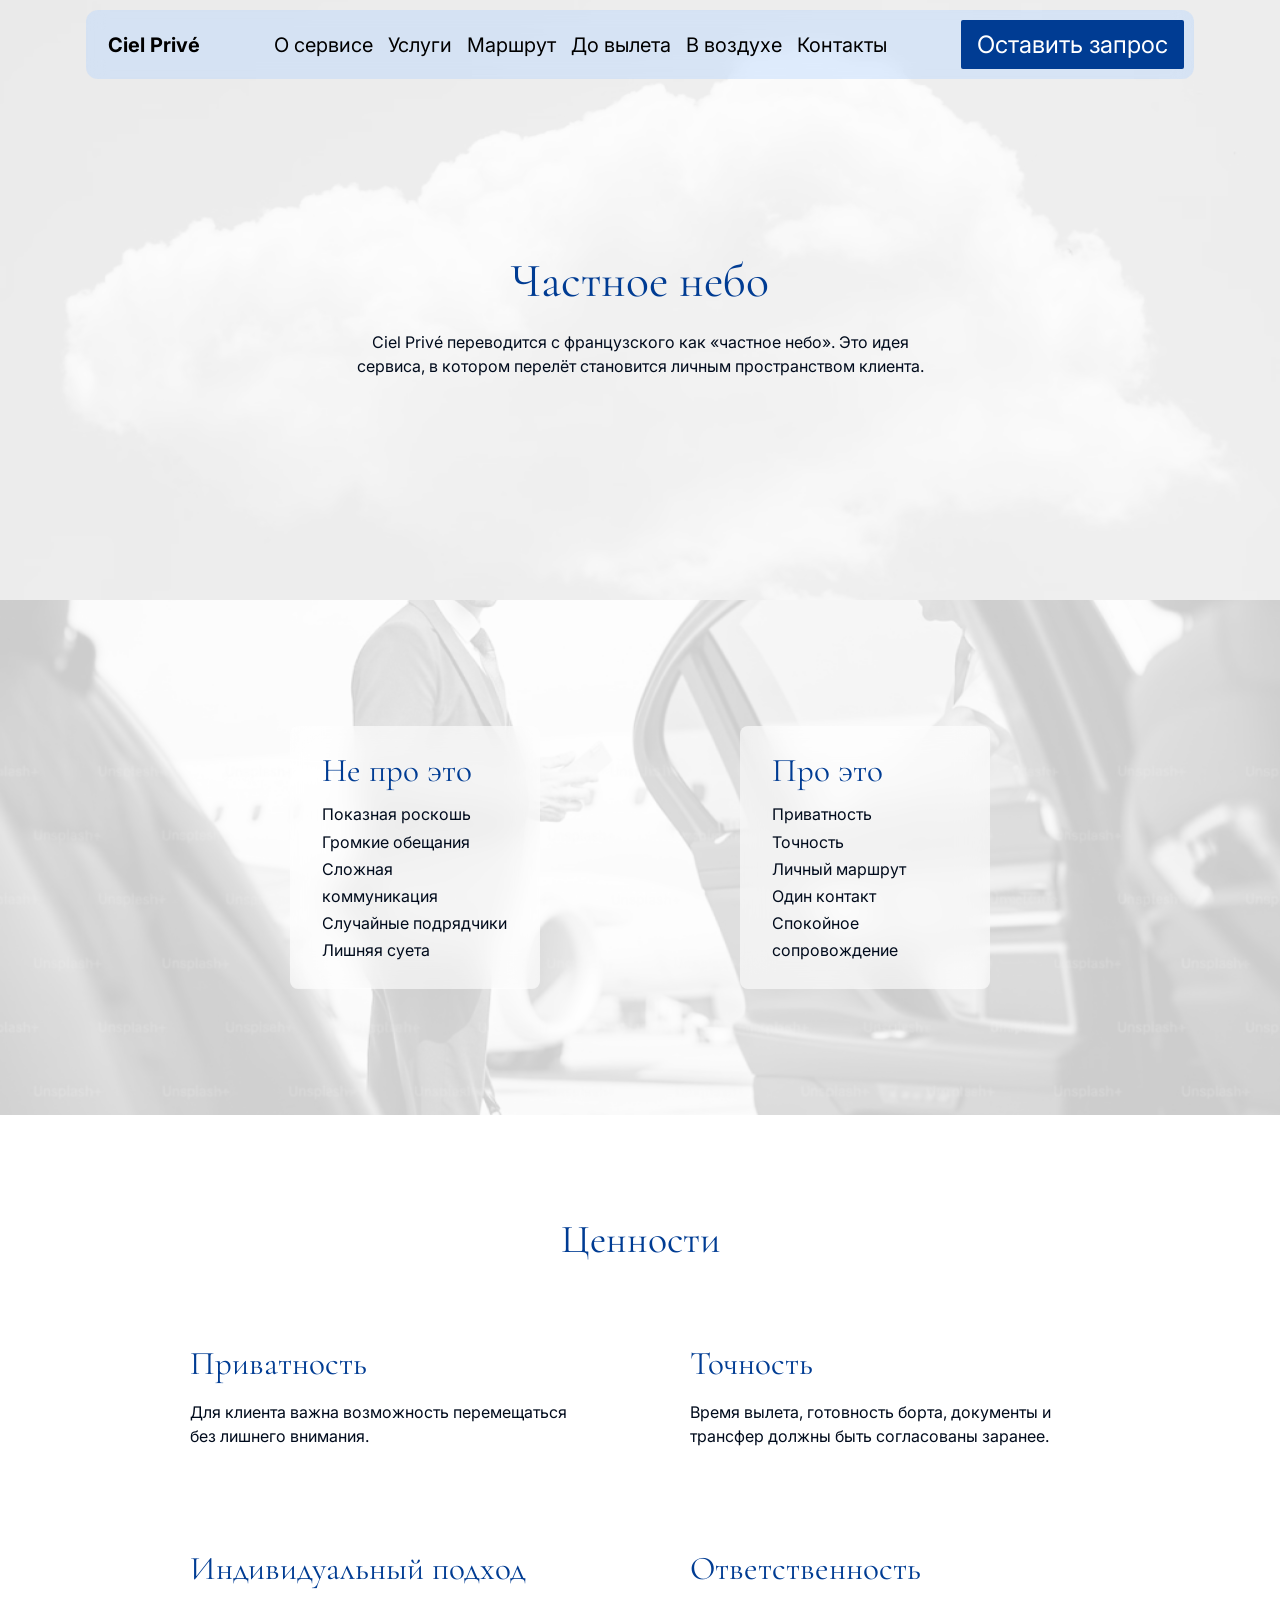
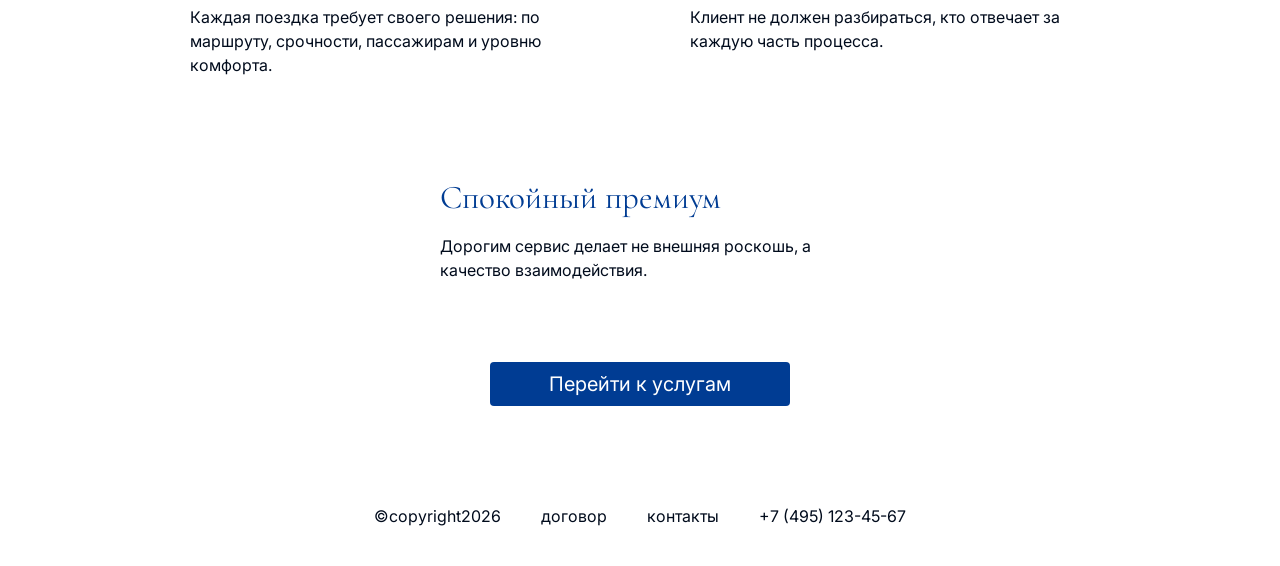
==== about.html @ d9021e35 "Update about.html" ====
<!DOCTYPE html>
<html lang="ru">
<head>
  <meta charset="UTF-8">
  <meta name="viewport" content="width=device-width, initial-scale=1.0">
  <title>Ciel Privé — О сервисе</title>
  <style>
    @import url('https://fonts.googleapis.com/css2?family=Cormorant+Garamond:wght@400&family=Inter:wght@400;700&display=swap');
    *, *::before, *::after { box-sizing: border-box; margin: 0; padding: 0; }
    body { font-family: 'Inter', sans-serif; font-size: 16px; background: #fff; color: #000b1c; }
    a { text-decoration: none; color: inherit; }
    .page { display: flex; flex-direction: column; width: 100%; min-height: 100vh; position: relative; }

    /* HEADER */
    .header { position: absolute; top: 10px; left: 50%; transform: translateX(-50%); width: 1108px; display: flex; align-items: center; justify-content: space-between; padding: 10px 10px 10px 22px; background: rgba(181,212,255,0.4); backdrop-filter: blur(10px); -webkit-backdrop-filter: blur(10px); border-radius: 12px; z-index: 100; }
    .header__logo { font-weight: 700; font-size: 20px; color: #000; white-space: nowrap; }
    .header__nav { display: flex; align-items: center; gap: 15px; font-size: 20px; color: #000; }
    .header__nav a:hover { color: #003c93; }
    .header__btn { display: inline-flex; align-items: center; justify-content: center; padding: 10px 16px; background: #003c93; border-radius: 2px; font-size: 24px; color: #fff; white-space: nowrap; }
    .header__burger { display: none; flex-direction: column; justify-content: space-between; width: 32px; height: 18px; cursor: pointer; background: none; border: none; padding: 0; }
    .header__burger span { display: block; width: 100%; height: 1px; background: #000; }

    /* HERO */
    .hero { position: relative; width: 100%; height: 600px; overflow: hidden; }
    .hero__bg { position: absolute; inset: 0; background-size: cover; background-position: center; }
    .hero__overlay { position: absolute; inset: 0; background: rgba(255,255,255,0.8); }
    .hero__content { position: relative; z-index: 1; display: flex; flex-direction: column; align-items: center; justify-content: center; height: 100%; text-align: center; padding: 70px 20px 40px; gap: 20px; }
    .hero__title { font-family: 'Cormorant Garamond', serif; font-weight: 400; font-size: 47.78px; color: #003c93; max-width: 500px; line-height: normal; }
    .hero__subtitle { font-size: 16px; color: #000b1c; max-width: 600px; line-height: 1.5; }

    /* BENEFITS 1 */
    .benefits-1 { position: relative; width: 100%; overflow: hidden; min-height: 515px; }
    .benefits-1__bg { position: absolute; inset: 0; background-size: cover; background-position: center; }
    .benefits-1__overlay { position: absolute; inset: 0; background: rgba(255,255,255,0.8); }
    .benefits-1__inner { position: relative; z-index: 1; display: flex; align-items: center; justify-content: center; gap: 200px; padding: 40px 20px; min-height: 515px; }
    .benefit-card { backdrop-filter: blur(15px); -webkit-backdrop-filter: blur(15px); background: rgba(255,255,255,0.6); border-radius: 8px; padding: 24px 32px; width: 250px; min-height: 231px; display: flex; flex-direction: column; gap: 10px; }
    .benefit-card__title { font-family: 'Cormorant Garamond', serif; font-weight: 400; font-size: 33.18px; color: #003c93; line-height: normal; }
    .benefit-card__list { font-size: 16px; color: #000b1c; line-height: 1.7; }

    /* VALUES */
    .values { background: #fff; width: 100%; }
    .values__inner { display: flex; flex-direction: column; align-items: center; justify-content: center; gap: 80px; padding: 100px 20px 60px; }
    .values__title { font-family: 'Cormorant Garamond', serif; font-weight: 400; font-size: 39.81px; color: #003c93; text-align: center; line-height: normal; }
    .values-grid { display: flex; flex-wrap: wrap; gap: 100px; align-items: flex-start; justify-content: center; max-width: 1000px; width: 100%; }
    .value-card { display: flex; flex-direction: column; gap: 16px; width: 400px; }
    .value-card__title { font-family: 'Cormorant Garamond', serif; font-weight: 400; font-size: 33.18px; color: #003c93; line-height: normal; }
    .value-card__text { font-size: 16px; color: #000b1c; line-height: 1.5; }
    .cta-btn { display: inline-flex; align-items: center; justify-content: center; padding: 10px 20px; background: #003c93; border-radius: 4px; font-size: 20px; color: #fff; white-space: nowrap; max-width: 300px; width: 100%; text-align: center; }

    /* FOOTER */
    .footer { background: #fff; width: 100%; display: flex; flex-wrap: wrap; align-items: center; justify-content: center; gap: 40px; padding: 40px 20px; font-size: 16px; color: #000b1c; text-align: center; }

    @media (max-width: 1023px) {
      .header { width: auto; left: 10px; right: 10px; transform: none; height: 44px; padding: 10px; border-radius: 10px; }
      .header__nav, .header__btn { display: none; }
      .header__burger { display: flex; }
      .hero__content { align-items: flex-start; text-align: left; justify-content: flex-end; padding: 150px 20px 40px; }
      .hero__title { font-size: 36px; max-width: 100%; }
      .hero__subtitle { max-width: 100%; }
      .benefits-1__inner { flex-direction: column; gap: 40px; align-items: stretch; min-height: auto; padding: 40px 20px; }
      .benefit-card { width: 100%; min-height: auto; padding: 10px; }
      .values__inner { gap: 40px; padding: 40px 20px; }
      .values-grid { flex-direction: column; gap: 30px; }
      .value-card { width: 100%; }
      .cta-btn { max-width: 100%; }
      .footer { gap: 10px; }
    }
  </style>
</head>
<body>
<div class="page">
  <header class="header">
    <span class="header__logo">Ciel Privé</span>
    <nav class="header__nav">
      <a href="about.html">О сервисе</a>
      <a href="services.html">Услуги</a>
      <a href="route.html">Маршрут</a>
      <a href="before-flight.html">До вылета</a>
      <a href="#">В воздухе</a>
      <a href="#">Контакты</a>
    </nav>
    <a href="#" class="header__btn">Оставить запрос</a>
    <button class="header__burger" aria-label="Меню"><span></span><span></span><span></span></button>
  </header>

  <section class="hero">
    <div class="hero__bg" style="background-image:url('src/imports/AboutMobile-1/fed77ffc6786739e3971a39614aefe46b6fae80f.png')"></div>
    <div class="hero__overlay"></div>
    <div class="hero__content">
      <h1 class="hero__title">Частное небо</h1>
      <p class="hero__subtitle">Ciel Privé переводится с французского как «частное небо». Это идея сервиса, в котором перелёт становится личным пространством клиента.</p>
    </div>
  </section>

  <section class="benefits-1">
    <div class="benefits-1__bg" style="background-image:url('src/imports/AboutMobile-1/0e5798615859830318ee230a04dd4e528bd7990c.png')"></div>
    <div class="benefits-1__overlay"></div>
    <div class="benefits-1__inner">
      <div class="benefit-card">
        <p class="benefit-card__title">Не про это</p>
        <div class="benefit-card__list">
          <p>Показная роскошь</p>
          <p>Громкие обещания</p>
          <p>Сложная коммуникация</p>
          <p>Случайные подрядчики</p>
          <p>Лишняя суета</p>
        </div>
      </div>
      <div class="benefit-card">
        <p class="benefit-card__title">Про это</p>
        <div class="benefit-card__list">
          <p>Приватность</p>
          <p>Точность</p>
          <p>Личный маршрут</p>
          <p>Один контакт</p>
          <p>Спокойное сопровождение</p>
        </div>
      </div>
    </div>
  </section>

  <section class="values">
    <div class="values__inner">
      <h2 class="values__title">Ценности</h2>
      <div class="values-grid">
        <div class="value-card">
          <p class="value-card__title">Приватность</p>
          <p class="value-card__text">Для клиента важна возможность перемещаться без лишнего внимания.</p>
        </div>
        <div class="value-card">
          <p class="value-card__title">Точность</p>
          <p class="value-card__text">Время вылета, готовность борта, документы и трансфер должны быть согласованы заранее.</p>
        </div>
        <div class="value-card">
          <p class="value-card__title">Индивидуальный подход</p>
          <p class="value-card__text">Каждая поездка требует своего решения: по маршруту, срочности, пассажирам и уровню комфорта.</p>
        </div>
        <div class="value-card">
          <p class="value-card__title">Ответственность</p>
          <p class="value-card__text">Клиент не должен разбираться, кто отвечает за каждую часть процесса.</p>
        </div>
        <div class="value-card">
          <p class="value-card__title">Спокойный премиум</p>
          <p class="value-card__text">Дорогим сервис делает не внешняя роскошь, а качество взаимодействия.</p>
        </div>
      </div>
      <a href="services.html" class="cta-btn">Перейти к услугам</a>
    </div>
  </section>

  <footer class="footer">
    <span>©copyright2026</span>
    <a href="#">договор</a>
    <a href="#">контакты</a>
    <span>+7 (495) 123-45-67</span>
  </footer>
</div>
</body>
</html>
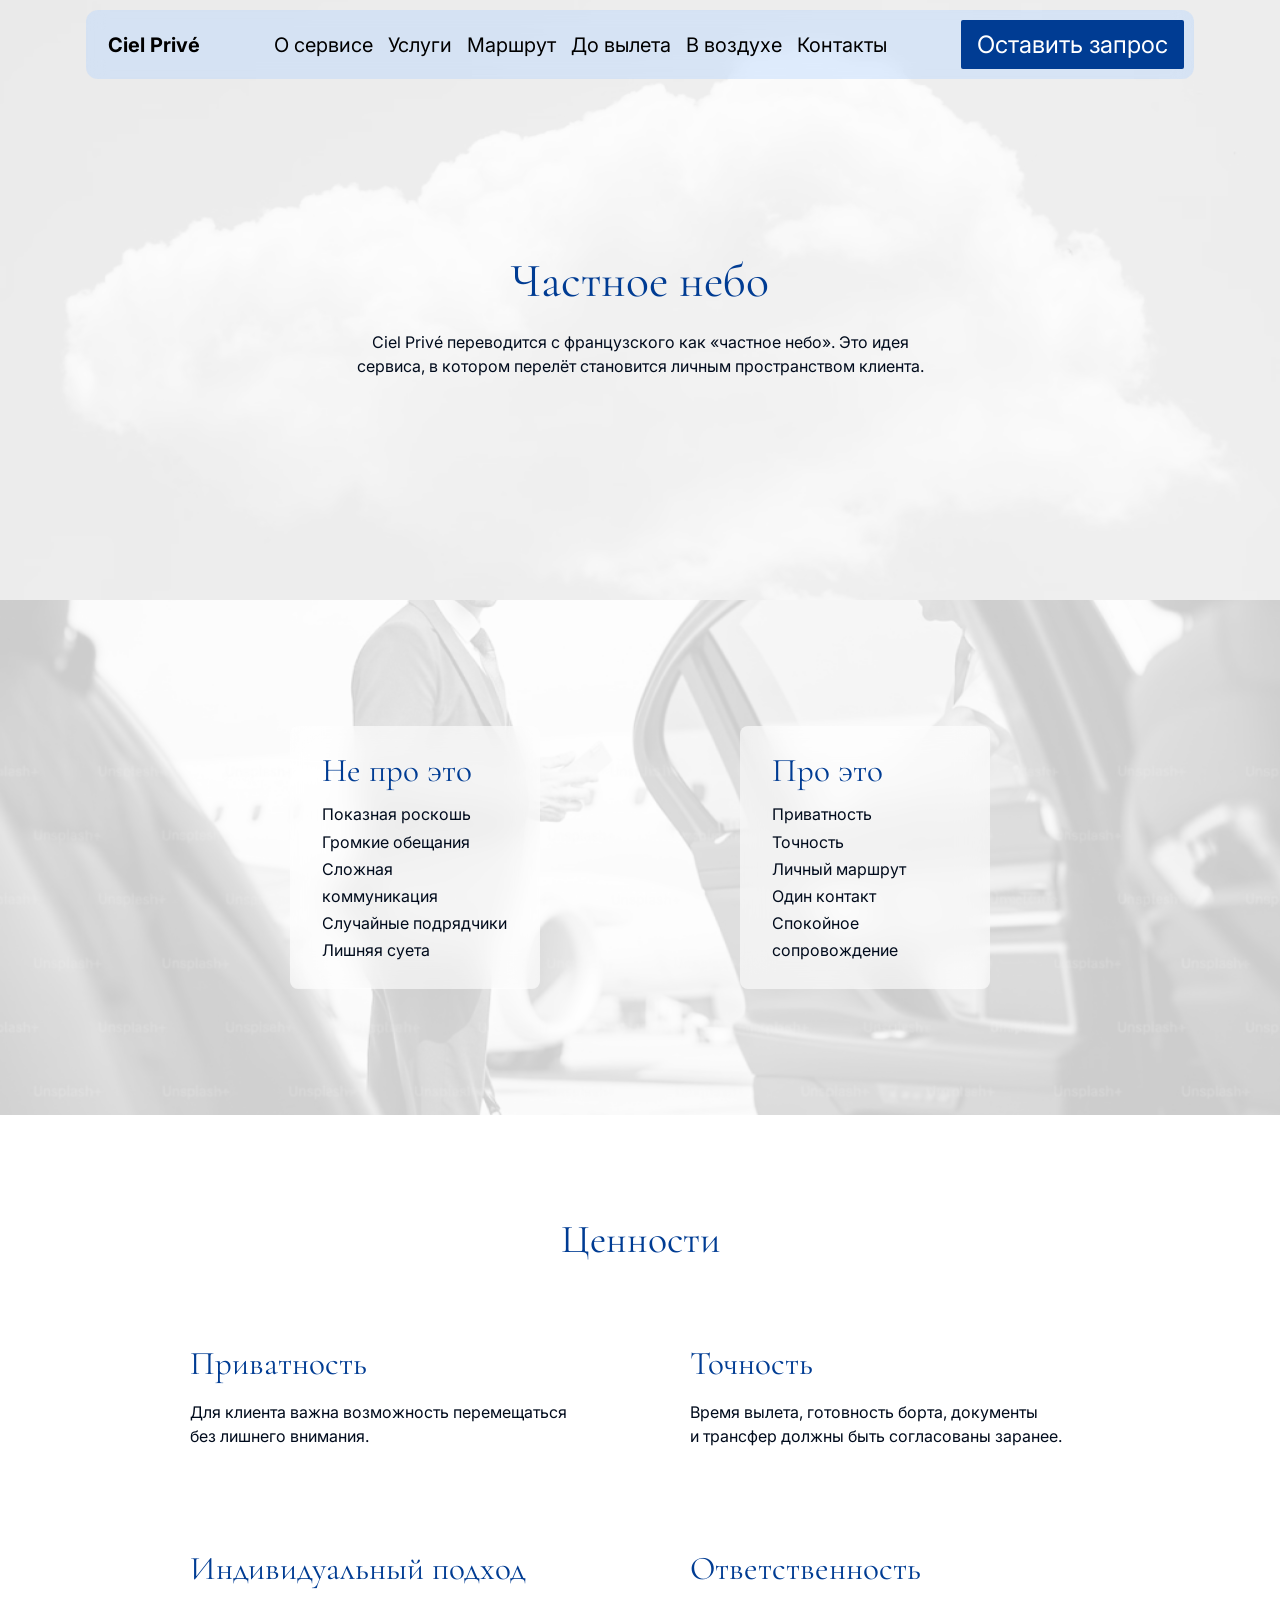
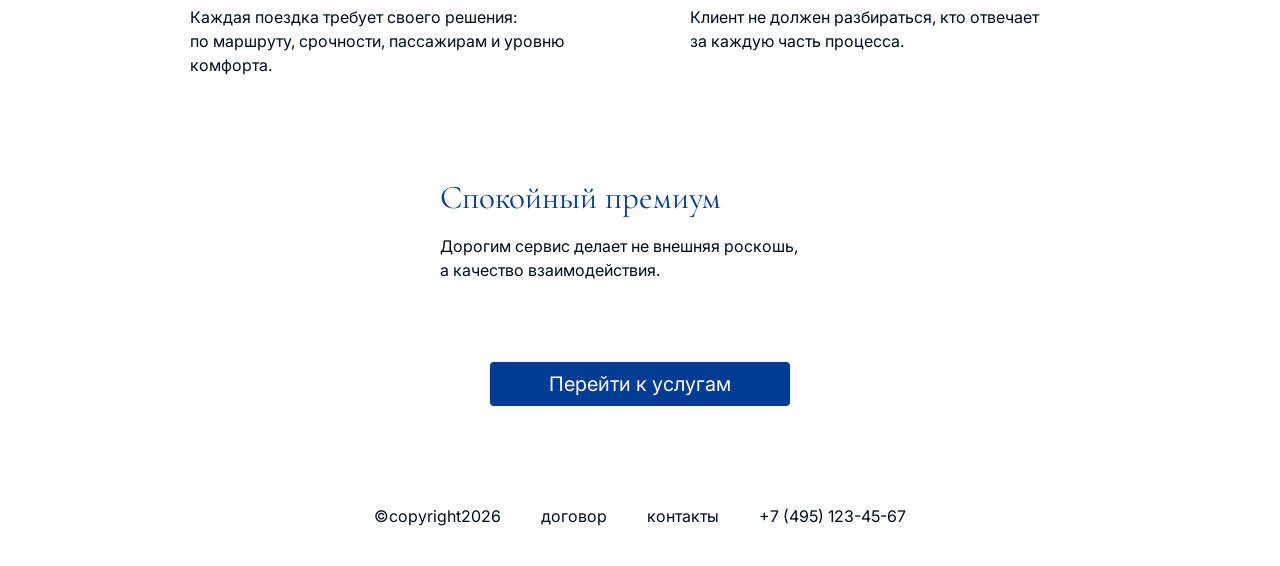
==== commit ed54ed6b: "Update about.html" ====
--- a/about.html
+++ b/about.html
@@ -12,7 +12,7 @@
     .page { display: flex; flex-direction: column; width: 100%; min-height: 100vh; position: relative; }
 
     /* HEADER */
-    .header { position: absolute; top: 10px; left: 50%; transform: translateX(-50%); width: 1108px; display: flex; align-items: center; justify-content: space-between; padding: 10px 10px 10px 22px; background: rgba(181,212,255,0.4); backdrop-filter: blur(10px); -webkit-backdrop-filter: blur(10px); border-radius: 12px; z-index: 100; }
+    .header { position: fixed; top: 10px; left: 50%; transform: translateX(-50%); width: 1108px; display: flex; align-items: center; justify-content: space-between; padding: 10px 10px 10px 22px; background: rgba(181,212,255,0.4); backdrop-filter: blur(10px); -webkit-backdrop-filter: blur(10px); border-radius: 12px; z-index: 100; }
     .header__logo { font-weight: 700; font-size: 20px; color: #000; white-space: nowrap; }
     .header__nav { display: flex; align-items: center; gap: 15px; font-size: 20px; color: #000; }
     .header__nav a:hover { color: #003c93; }
@@ -70,25 +70,27 @@
 <body>
 <div class="page">
   <header class="header">
-    <span class="header__logo">Ciel Privé</span>
+    <a href="index.html">
+      <span class="header__logo">Ciel Privé</span>
+    </a>
     <nav class="header__nav">
       <a href="about.html">О сервисе</a>
       <a href="services.html">Услуги</a>
       <a href="route.html">Маршрут</a>
       <a href="before-flight.html">До вылета</a>
-      <a href="#">В воздухе</a>
-      <a href="#">Контакты</a>
+      <a href="in-air.html">В воздухе</a>
+      <a href="contacts.html">Контакты</a>
     </nav>
-    <a href="#" class="header__btn">Оставить запрос</a>
+    <a href="contacts.html" class="header__btn">Оставить запрос</a>
     <button class="header__burger" aria-label="Меню"><span></span><span></span><span></span></button>
   </header>
-
+  
   <section class="hero">
     <div class="hero__bg" style="background-image:url('src/imports/AboutMobile-1/fed77ffc6786739e3971a39614aefe46b6fae80f.png')"></div>
     <div class="hero__overlay"></div>
     <div class="hero__content">
       <h1 class="hero__title">Частное небо</h1>
-      <p class="hero__subtitle">Ciel Privé переводится с французского как «частное небо». Это идея сервиса, в котором перелёт становится личным пространством клиента.</p>
+      <p class="hero__subtitle">Ciel Privé переводится с&nbsp;французского как «частное небо». Это идея сервиса, в&nbsp;котором перелёт становится личным пространством клиента.</p>
     </div>
   </section>
 
@@ -129,29 +131,29 @@
         </div>
         <div class="value-card">
           <p class="value-card__title">Точность</p>
-          <p class="value-card__text">Время вылета, готовность борта, документы и трансфер должны быть согласованы заранее.</p>
+          <p class="value-card__text">Время вылета, готовность борта, документы и&nbsp;трансфер должны быть согласованы заранее.</p>
         </div>
         <div class="value-card">
           <p class="value-card__title">Индивидуальный подход</p>
-          <p class="value-card__text">Каждая поездка требует своего решения: по маршруту, срочности, пассажирам и уровню комфорта.</p>
+          <p class="value-card__text">Каждая поездка требует своего решения: по&nbsp;маршруту, срочности, пассажирам и&nbsp;уровню комфорта.</p>
         </div>
         <div class="value-card">
           <p class="value-card__title">Ответственность</p>
-          <p class="value-card__text">Клиент не должен разбираться, кто отвечает за каждую часть процесса.</p>
+          <p class="value-card__text">Клиент не&nbsp;должен разбираться, кто отвечает за&nbsp;каждую часть процесса.</p>
         </div>
         <div class="value-card">
           <p class="value-card__title">Спокойный премиум</p>
-          <p class="value-card__text">Дорогим сервис делает не внешняя роскошь, а качество взаимодействия.</p>
+          <p class="value-card__text">Дорогим сервис делает не&nbsp;внешняя роскошь, а&nbsp;качество взаимодействия.</p>
         </div>
       </div>
-      <a href="services.html" class="cta-btn">Перейти к услугам</a>
+      <a href="services.html" class="cta-btn">Перейти к&nbsp;услугам</a>
     </div>
   </section>
 
   <footer class="footer">
     <span>©copyright2026</span>
-    <a href="#">договор</a>
-    <a href="#">контакты</a>
+    <a href="index.html">договор</a>
+    <a href="contacts.html">контакты</a>
     <span>+7 (495) 123-45-67</span>
   </footer>
 </div>
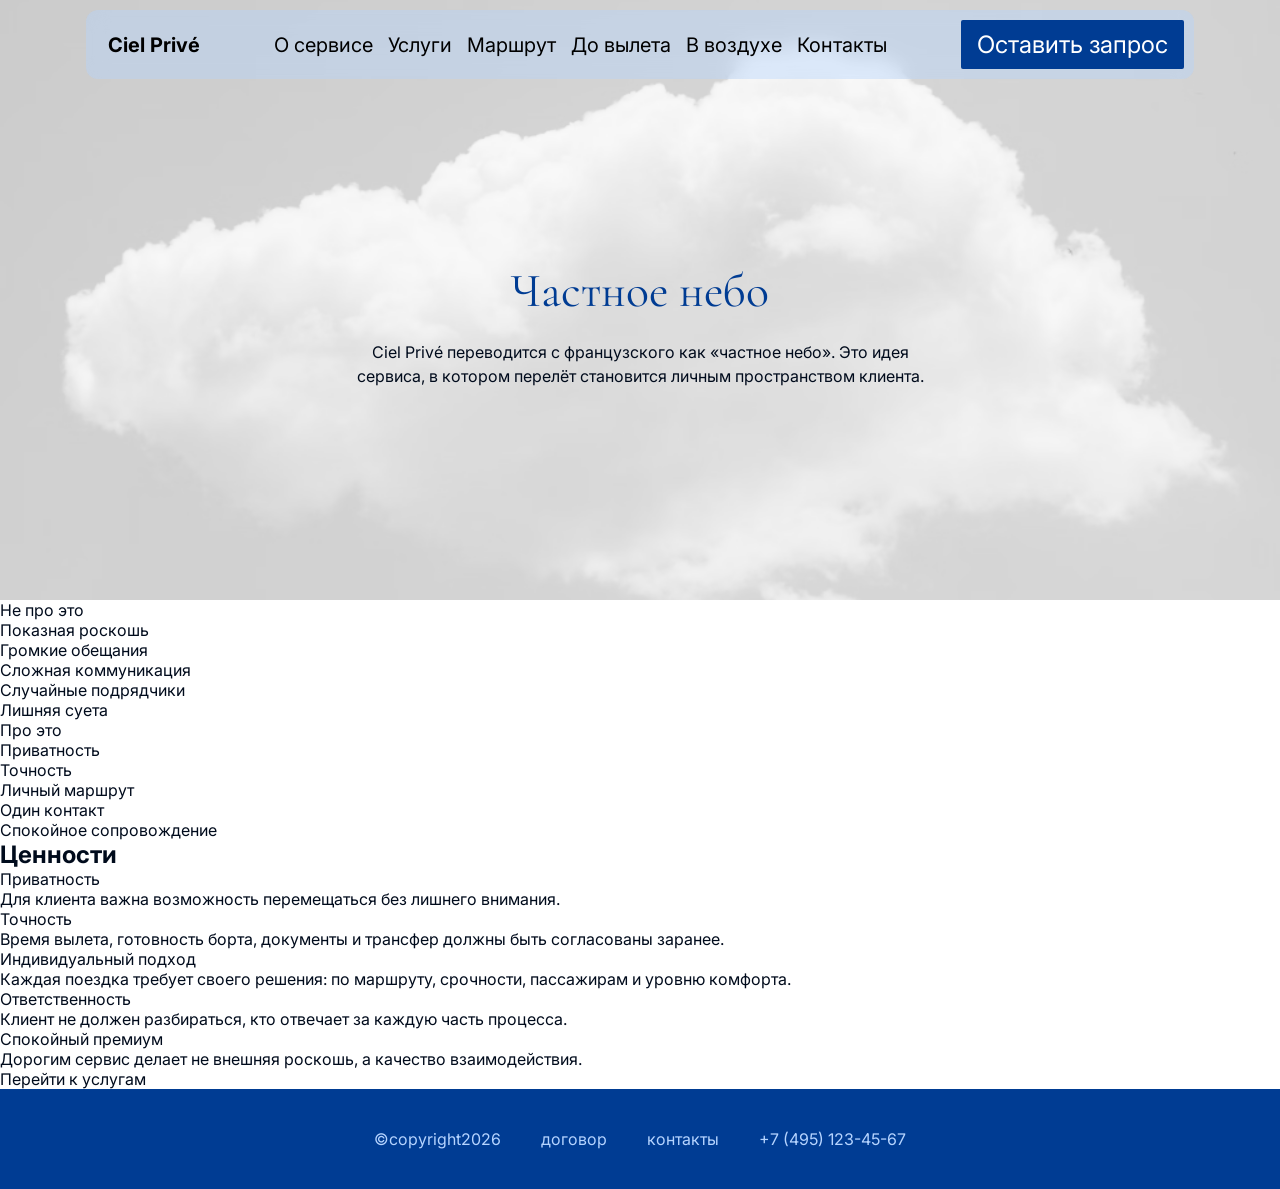
==== commit da7760da: "Update about.html" ====
--- a/about.html
+++ b/about.html
@@ -12,7 +12,7 @@
     .page { display: flex; flex-direction: column; width: 100%; min-height: 100vh; position: relative; }
 
     /* HEADER */
-    .header { position: fixed; top: 10px; left: 50%; transform: translateX(-50%); width: 1108px; display: flex; align-items: center; justify-content: space-between; padding: 10px 10px 10px 22px; background: rgba(181,212,255,0.4); backdrop-filter: blur(10px); -webkit-backdrop-filter: blur(10px); border-radius: 12px; z-index: 100; }
+    .header { position: absolute; top: 10px; left: 50%; transform: translateX(-50%); width: 1108px; display: flex; align-items: center; justify-content: space-between; padding: 10px 10px 10px 22px; background: rgba(181,212,255,0.4); backdrop-filter: blur(10px); -webkit-backdrop-filter: blur(10px); border-radius: 12px; z-index: 100; }
     .header__logo { font-weight: 700; font-size: 20px; color: #000; white-space: nowrap; }
     .header__nav { display: flex; align-items: center; gap: 15px; font-size: 20px; color: #000; }
     .header__nav a:hover { color: #003c93; }
@@ -23,33 +23,54 @@
     /* HERO */
     .hero { position: relative; width: 100%; height: 600px; overflow: hidden; }
     .hero__bg { position: absolute; inset: 0; background-size: cover; background-position: center; }
-    .hero__overlay { position: absolute; inset: 0; background: rgba(255,255,255,0.8); }
-    .hero__content { position: relative; z-index: 1; display: flex; flex-direction: column; align-items: center; justify-content: center; height: 100%; text-align: center; padding: 70px 20px 40px; gap: 20px; }
-    .hero__title { font-family: 'Cormorant Garamond', serif; font-weight: 400; font-size: 47.78px; color: #003c93; max-width: 500px; line-height: normal; }
+    .hero__overlay { position: absolute; inset: 0; background: rgba(255,255,255,0.5); }
+    .hero__content { position: relative; z-index: 1; display: flex; flex-direction: column; align-items: center; justify-content: center; height: 100%; text-align: center; padding: 90px 20px 40px; gap: 20px; }
+    .hero__title { font-family: 'Cormorant Garamond', serif; font-weight: 400; font-size: 47.78px; color: #003c93; max-width: 900px; line-height: normal; }
     .hero__subtitle { font-size: 16px; color: #000b1c; max-width: 600px; line-height: 1.5; }
-
-    /* BENEFITS 1 */
-    .benefits-1 { position: relative; width: 100%; overflow: hidden; min-height: 515px; }
-    .benefits-1__bg { position: absolute; inset: 0; background-size: cover; background-position: center; }
-    .benefits-1__overlay { position: absolute; inset: 0; background: rgba(255,255,255,0.8); }
-    .benefits-1__inner { position: relative; z-index: 1; display: flex; align-items: center; justify-content: center; gap: 200px; padding: 40px 20px; min-height: 515px; }
-    .benefit-card { backdrop-filter: blur(15px); -webkit-backdrop-filter: blur(15px); background: rgba(255,255,255,0.6); border-radius: 8px; padding: 24px 32px; width: 250px; min-height: 231px; display: flex; flex-direction: column; gap: 10px; }
-    .benefit-card__title { font-family: 'Cormorant Garamond', serif; font-weight: 400; font-size: 33.18px; color: #003c93; line-height: normal; }
-    .benefit-card__list { font-size: 16px; color: #000b1c; line-height: 1.7; }
-
-    /* VALUES */
-    .values { background: #fff; width: 100%; }
-    .values__inner { display: flex; flex-direction: column; align-items: center; justify-content: center; gap: 80px; padding: 100px 20px 60px; }
-    .values__title { font-family: 'Cormorant Garamond', serif; font-weight: 400; font-size: 39.81px; color: #003c93; text-align: center; line-height: normal; }
-    .values-grid { display: flex; flex-wrap: wrap; gap: 100px; align-items: flex-start; justify-content: center; max-width: 1000px; width: 100%; }
-    .value-card { display: flex; flex-direction: column; gap: 16px; width: 400px; }
-    .value-card__title { font-family: 'Cormorant Garamond', serif; font-weight: 400; font-size: 33.18px; color: #003c93; line-height: normal; }
-    .value-card__text { font-size: 16px; color: #000b1c; line-height: 1.5; }
-    .cta-btn { display: inline-flex; align-items: center; justify-content: center; padding: 10px 20px; background: #003c93; border-radius: 4px; font-size: 20px; color: #fff; white-space: nowrap; max-width: 300px; width: 100%; text-align: center; }
+    .hero__buttons { display: flex; flex-wrap: wrap; gap: 20px; align-items: center; justify-content: center; width: 100%; }
+    .btn-primary { display: inline-flex; align-items: center; justify-content: center; padding: 10px 20px; background: #003c93; border-radius: 4px; font-size: 20px; color: #fff; white-space: nowrap; }
+    .btn-secondary { display: inline-flex; align-items: center; justify-content: center; padding: 10px 20px; background: rgba(255,255,255,0.5); backdrop-filter: blur(2px); border-radius: 4px; border: 1px solid #003c93; font-size: 20px; color: #003c93; white-space: nowrap; }
+
+    /* CUSTOM FLIGHT */
+    .custom-flight { position: relative; width: 100%; min-height: 627px; overflow: hidden; }
+    .custom-flight__bg { position: absolute; inset: 0; background-size: cover; background-position: center; }
+    .custom-flight__overlay { position: absolute; inset: 0; background: rgba(0,0,0,0.6); }
+    .custom-flight__inner { position: relative; z-index: 1; display: flex; flex-direction: column; align-items: center; justify-content: center; min-height: 627px; text-align: center; padding: 40px 20px; gap: 20px; }
+    .custom-flight__title { font-family: 'Cormorant Garamond', serif; font-weight: 400; font-size: 33.18px; color: #b5d4ff; max-width: 800px; line-height: normal; }
+    .custom-flight__text { font-size: 16px; color: #fff; max-width: 600px; line-height: 1.5; }
+
+    /* FEATURES */
+    .features { position: relative; width: 100%; overflow: hidden; }
+    .features__bg { position: absolute; inset: 0; background-size: cover; background-position: center; }
+    .features__overlay { position: absolute; inset: 0; background: rgba(255,255,255,0.2); }
+    .features__inner { position: relative; z-index: 1; display: grid; grid-template-columns: 350px 350px; gap: 50px; justify-content: center; padding: 100px; }
+    .feature-card { backdrop-filter: blur(15px); -webkit-backdrop-filter: blur(15px); background: rgba(255,255,255,0.6); border-radius: 8px; padding: 24px 32px; display: flex; flex-direction: column; gap: 16px; }
+    .feature-card__title { font-family: 'Cormorant Garamond', serif; font-weight: 400; font-size: 33.18px; color: #003c93; line-height: normal; }
+    .feature-card__text { font-size: 16px; color: #000b1c; line-height: 1.5; }
+
+    /* SLOGAN */
+    .slogan { background: #003c93; width: 100%; }
+    .slogan__inner { display: flex; flex-direction: column; align-items: center; justify-content: center; padding: 80px 20px; gap: 40px; text-align: center; }
+    .slogan__title { font-family: 'Cormorant Garamond', serif; font-weight: 400; font-size: 39.81px; color: #b5d4ff; max-width: 800px; line-height: normal; }
+    .slogan__text { font-size: 16px; color: #b5d4ff; max-width: 700px; line-height: 1.5; }
 
     /* FOOTER */
-    .footer { background: #fff; width: 100%; display: flex; flex-wrap: wrap; align-items: center; justify-content: center; gap: 40px; padding: 40px 20px; font-size: 16px; color: #000b1c; text-align: center; }
-
+    .footer { background: #003c93; width: 100%; display: flex; flex-wrap: wrap; align-items: center; justify-content: center; gap: 40px; padding: 40px 20px; font-size: 16px; color: #b5d4ff; text-align: center; }
+
+    /* OVERLAY */
+    .overlay { display: none; position: fixed; inset: 0; background: rgba(0,0,0,0.5); z-index: 200; }
+    .overlay.is-open { display: block; }
+
+    /* MENU PANEL */
+    .menu { position: fixed; top: 0; right: 0; width: 280px; height: 100%; background: #fff; z-index: 300; display: flex; flex-direction: column; align-items: flex-end; padding: 14px 24px 30px; gap: 20px; transform: translateX(100%); transition: transform 0.3s ease; }
+    .menu.is-open { transform: translateX(0); }
+    .menu__close { display: flex; align-items: center; justify-content: center; width: 32px; height: 32px; background: #fff; border: none; cursor: pointer; padding: 0; flex-shrink: 0; }
+    .menu__nav { display: flex; flex-direction: column; gap: 24px; font-size: 20px; color: #000; width: 100%; }
+    .menu__nav a { display: block; color: #000; }
+    .menu__nav a:hover { color: #003c93; }
+    .menu__cta { display: inline-flex; align-items: center; justify-content: center; padding: 10px; background: #003c93; border-radius: 4px; font-size: 24px; color: #fff; white-space: nowrap; align-self: flex-start; }
+
+    /* MOBILE < 1024px */
     @media (max-width: 1023px) {
       .header { width: auto; left: 10px; right: 10px; transform: none; height: 44px; padding: 10px; border-radius: 10px; }
       .header__nav, .header__btn { display: none; }
@@ -57,22 +78,50 @@
       .hero__content { align-items: flex-start; text-align: left; justify-content: flex-end; padding: 150px 20px 40px; }
       .hero__title { font-size: 36px; max-width: 100%; }
       .hero__subtitle { max-width: 100%; }
-      .benefits-1__inner { flex-direction: column; gap: 40px; align-items: stretch; min-height: auto; padding: 40px 20px; }
-      .benefit-card { width: 100%; min-height: auto; padding: 10px; }
-      .values__inner { gap: 40px; padding: 40px 20px; }
-      .values-grid { flex-direction: column; gap: 30px; }
-      .value-card { width: 100%; }
-      .cta-btn { max-width: 100%; }
+      .hero__buttons { justify-content: flex-start; gap: 13px; }
+      .btn-primary { flex: 1; }
+      .custom-flight { min-height: 400px; }
+      .custom-flight__inner { min-height: 400px; align-items: flex-start; text-align: left; justify-content: center; gap: 40px; }
+      .custom-flight__title, .custom-flight__text { max-width: 100%; }
+      .features__inner { grid-template-columns: 1fr; padding: 40px 20px; gap: 40px; }
+      .feature-card { padding: 10px; }
+      .slogan__inner { align-items: flex-start; text-align: left; padding: 40px 20px; gap: 40px; }
+      .slogan__title { font-size: 28px; }
       .footer { gap: 10px; }
     }
   </style>
 </head>
 <body>
+
+
+<!-- DARK OVERLAY -->
+<div class="overlay" id="overlay"></div>
+
+<!-- SLIDE-IN MENU -->
+<div class="menu" id="menu" aria-hidden="true">
+  <button class="menu__close" id="menuClose" aria-label="Закрыть меню">
+    <svg width="32" height="33" viewBox="0 0 33.4142 33.2345" fill="none">
+      <line x1="1.06066" y1="0.353553" x2="33.0607" y2="32.3536" stroke="black"/>
+      <line x1="0.353553" y1="32.8808" x2="32.3536" y2="0.880754" stroke="black"/>
+    </svg>
+  </button>
+  <nav class="menu__nav">
+    <a href="about.html">О сервисе</a>
+    <a href="services.html">Услуги</a>
+    <a href="route.html">Маршрут</a>
+    <a href="before-flight.html">До вылета</a>
+    <a href="in-air.html">В воздухе</a>
+    <a href="contacts.html">Контакты</a>
+  </nav>
+  <a href="contacts.html" class="menu__cta">Оставить запрос</a>
+</div>
+
+  
 <div class="page">
+  
+  <div class="page">
   <header class="header">
-    <a href="index.html">
-      <span class="header__logo">Ciel Privé</span>
-    </a>
+    <span class="header__logo">Ciel Privé</span>
     <nav class="header__nav">
       <a href="about.html">О сервисе</a>
       <a href="services.html">Услуги</a>
@@ -82,9 +131,11 @@
       <a href="contacts.html">Контакты</a>
     </nav>
     <a href="contacts.html" class="header__btn">Оставить запрос</a>
-    <button class="header__burger" aria-label="Меню"><span></span><span></span><span></span></button>
+    <button class="header__burger" id="burgerBtn" aria-label="Открыть меню">
+      <span></span><span></span><span></span>
+    </button>
   </header>
-  
+    
   <section class="hero">
     <div class="hero__bg" style="background-image:url('src/imports/AboutMobile-1/fed77ffc6786739e3971a39614aefe46b6fae80f.png')"></div>
     <div class="hero__overlay"></div>
@@ -157,5 +208,34 @@
     <span>+7 (495) 123-45-67</span>
   </footer>
 </div>
+
+<script>
+  var burger  = document.getElementById('burgerBtn');
+  var menu    = document.getElementById('menu');
+  var overlay = document.getElementById('overlay');
+
+  function openMenu() {
+    menu.classList.add('is-open');
+    overlay.classList.add('is-open');
+    menu.setAttribute('aria-hidden', 'false');
+    document.body.style.overflow = 'hidden';
+  }
+
+  function closeMenu() {
+    menu.classList.remove('is-open');
+    overlay.classList.remove('is-open');
+    menu.setAttribute('aria-hidden', 'true');
+    document.body.style.overflow = '';
+  }
+
+  burger.addEventListener('click', openMenu);
+  document.getElementById('menuClose').addEventListener('click', closeMenu);
+  overlay.addEventListener('click', closeMenu);
+
+  document.addEventListener('keydown', function(e) {
+    if (e.key === 'Escape') closeMenu();
+  });
+</script>
+  
 </body>
 </html>
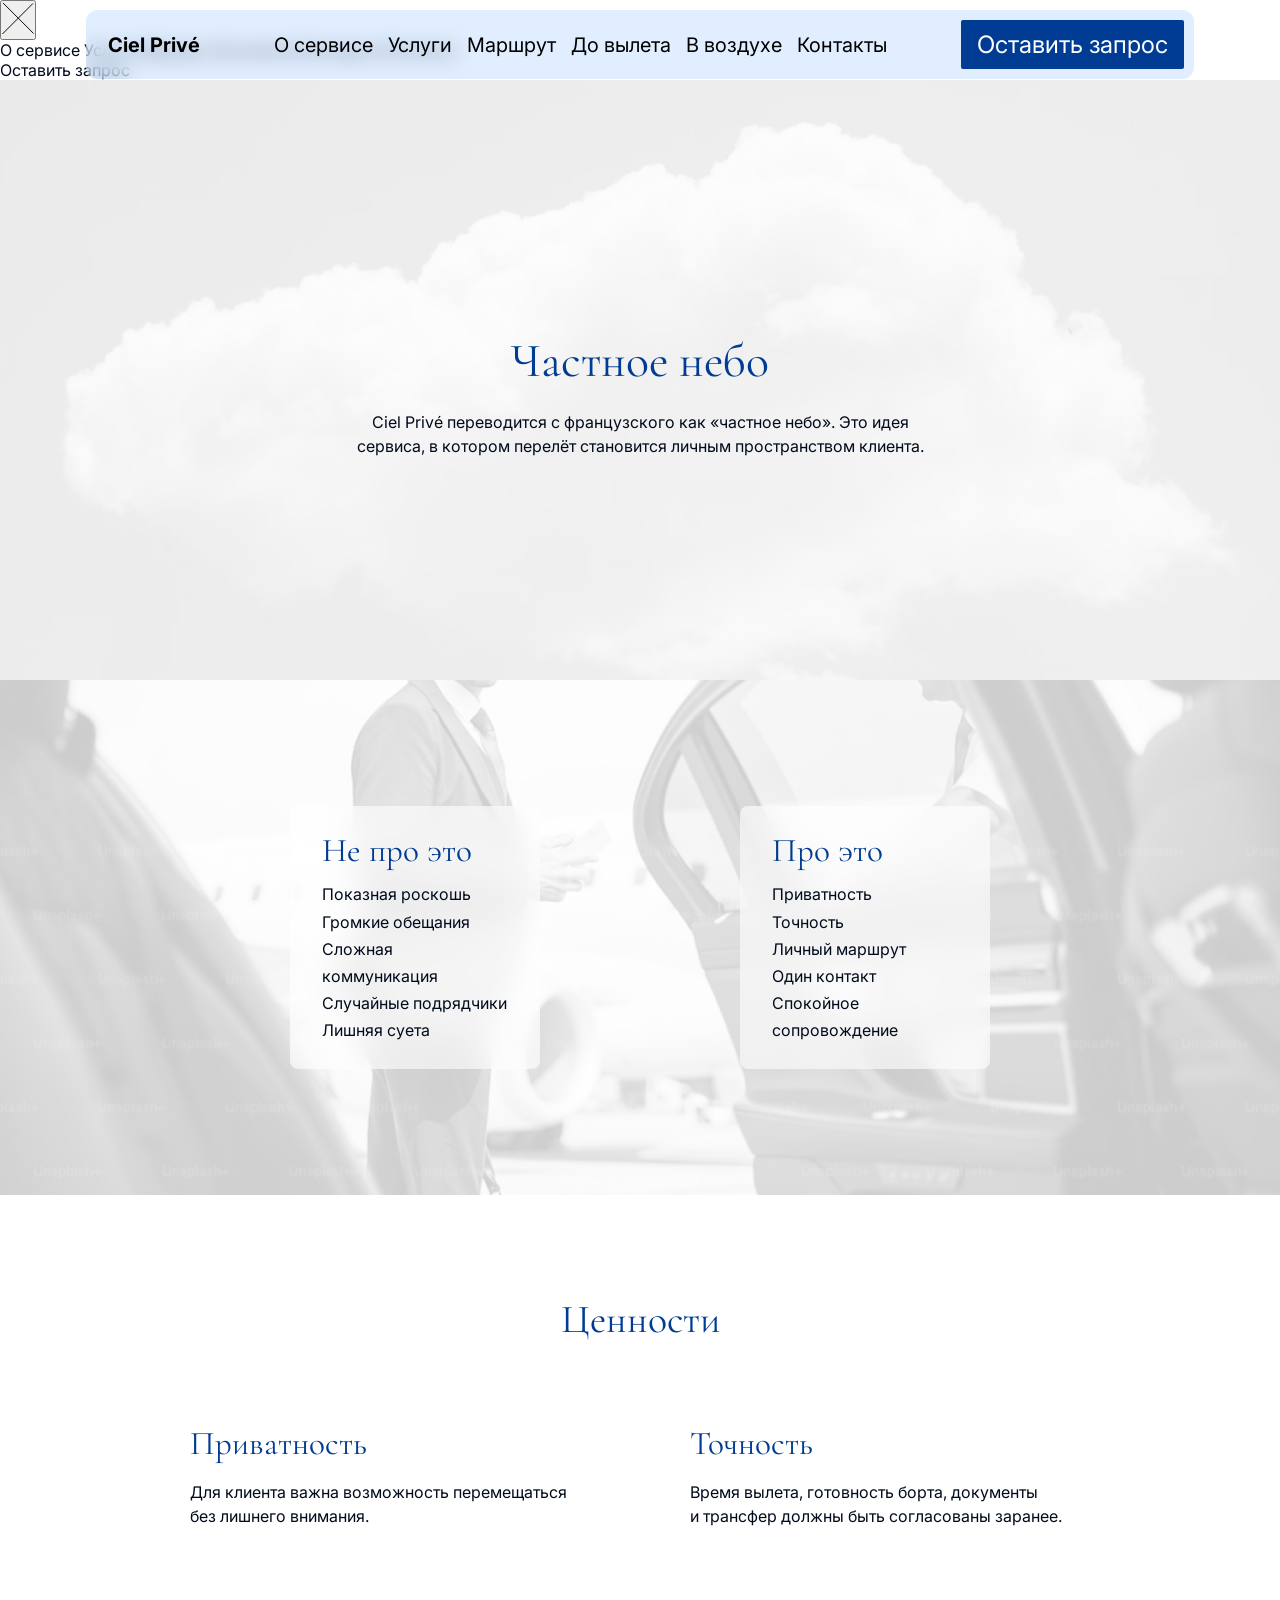
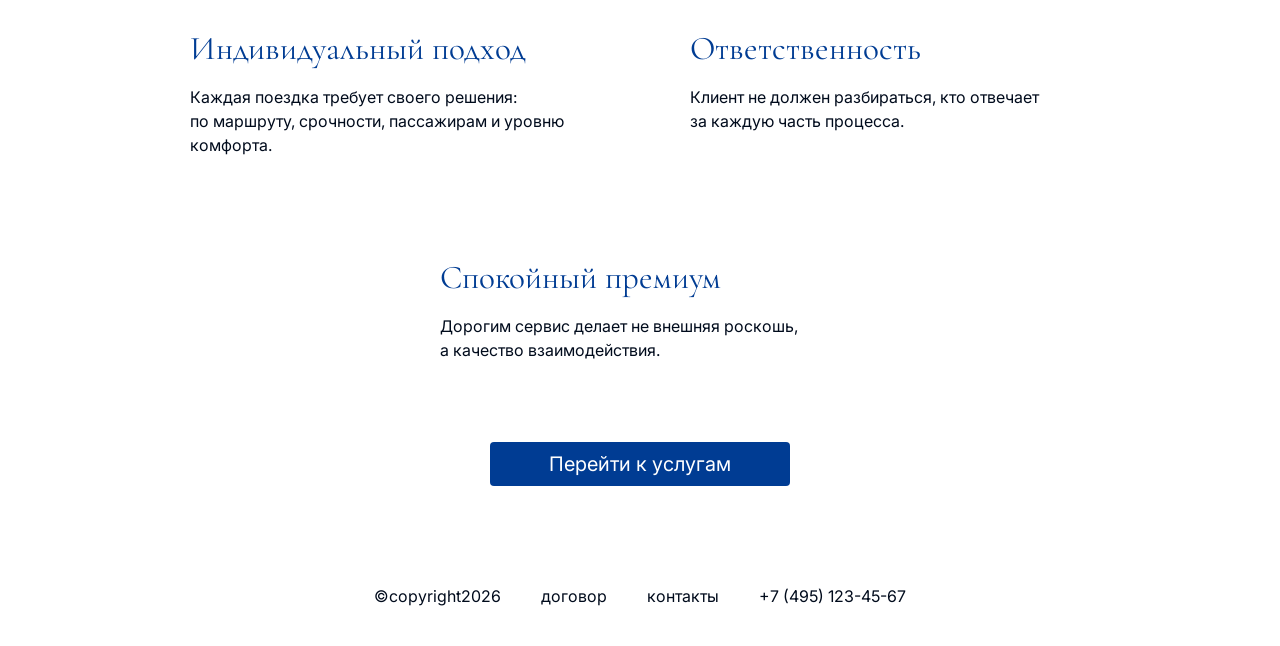
==== commit 03b49014: "Update about.html" ====
--- a/about.html
+++ b/about.html
@@ -4,7 +4,8 @@
   <meta charset="UTF-8">
   <meta name="viewport" content="width=device-width, initial-scale=1.0">
   <title>Ciel Privé — О сервисе</title>
-  <style>
+
+<style>
     @import url('https://fonts.googleapis.com/css2?family=Cormorant+Garamond:wght@400&family=Inter:wght@400;700&display=swap');
     *, *::before, *::after { box-sizing: border-box; margin: 0; padding: 0; }
     body { font-family: 'Inter', sans-serif; font-size: 16px; background: #fff; color: #000b1c; }
@@ -12,7 +13,7 @@
     .page { display: flex; flex-direction: column; width: 100%; min-height: 100vh; position: relative; }
 
     /* HEADER */
-    .header { position: absolute; top: 10px; left: 50%; transform: translateX(-50%); width: 1108px; display: flex; align-items: center; justify-content: space-between; padding: 10px 10px 10px 22px; background: rgba(181,212,255,0.4); backdrop-filter: blur(10px); -webkit-backdrop-filter: blur(10px); border-radius: 12px; z-index: 100; }
+    .header { position: fixed; top: 10px; left: 50%; transform: translateX(-50%); width: 1108px; display: flex; align-items: center; justify-content: space-between; padding: 10px 10px 10px 22px; background: rgba(181,212,255,0.4); backdrop-filter: blur(10px); -webkit-backdrop-filter: blur(10px); border-radius: 12px; z-index: 100; }
     .header__logo { font-weight: 700; font-size: 20px; color: #000; white-space: nowrap; }
     .header__nav { display: flex; align-items: center; gap: 15px; font-size: 20px; color: #000; }
     .header__nav a:hover { color: #003c93; }
@@ -23,54 +24,33 @@
     /* HERO */
     .hero { position: relative; width: 100%; height: 600px; overflow: hidden; }
     .hero__bg { position: absolute; inset: 0; background-size: cover; background-position: center; }
-    .hero__overlay { position: absolute; inset: 0; background: rgba(255,255,255,0.5); }
-    .hero__content { position: relative; z-index: 1; display: flex; flex-direction: column; align-items: center; justify-content: center; height: 100%; text-align: center; padding: 90px 20px 40px; gap: 20px; }
-    .hero__title { font-family: 'Cormorant Garamond', serif; font-weight: 400; font-size: 47.78px; color: #003c93; max-width: 900px; line-height: normal; }
+    .hero__overlay { position: absolute; inset: 0; background: rgba(255,255,255,0.8); }
+    .hero__content { position: relative; z-index: 1; display: flex; flex-direction: column; align-items: center; justify-content: center; height: 100%; text-align: center; padding: 70px 20px 40px; gap: 20px; }
+    .hero__title { font-family: 'Cormorant Garamond', serif; font-weight: 400; font-size: 47.78px; color: #003c93; max-width: 500px; line-height: normal; }
     .hero__subtitle { font-size: 16px; color: #000b1c; max-width: 600px; line-height: 1.5; }
-    .hero__buttons { display: flex; flex-wrap: wrap; gap: 20px; align-items: center; justify-content: center; width: 100%; }
-    .btn-primary { display: inline-flex; align-items: center; justify-content: center; padding: 10px 20px; background: #003c93; border-radius: 4px; font-size: 20px; color: #fff; white-space: nowrap; }
-    .btn-secondary { display: inline-flex; align-items: center; justify-content: center; padding: 10px 20px; background: rgba(255,255,255,0.5); backdrop-filter: blur(2px); border-radius: 4px; border: 1px solid #003c93; font-size: 20px; color: #003c93; white-space: nowrap; }
-
-    /* CUSTOM FLIGHT */
-    .custom-flight { position: relative; width: 100%; min-height: 627px; overflow: hidden; }
-    .custom-flight__bg { position: absolute; inset: 0; background-size: cover; background-position: center; }
-    .custom-flight__overlay { position: absolute; inset: 0; background: rgba(0,0,0,0.6); }
-    .custom-flight__inner { position: relative; z-index: 1; display: flex; flex-direction: column; align-items: center; justify-content: center; min-height: 627px; text-align: center; padding: 40px 20px; gap: 20px; }
-    .custom-flight__title { font-family: 'Cormorant Garamond', serif; font-weight: 400; font-size: 33.18px; color: #b5d4ff; max-width: 800px; line-height: normal; }
-    .custom-flight__text { font-size: 16px; color: #fff; max-width: 600px; line-height: 1.5; }
-
-    /* FEATURES */
-    .features { position: relative; width: 100%; overflow: hidden; }
-    .features__bg { position: absolute; inset: 0; background-size: cover; background-position: center; }
-    .features__overlay { position: absolute; inset: 0; background: rgba(255,255,255,0.2); }
-    .features__inner { position: relative; z-index: 1; display: grid; grid-template-columns: 350px 350px; gap: 50px; justify-content: center; padding: 100px; }
-    .feature-card { backdrop-filter: blur(15px); -webkit-backdrop-filter: blur(15px); background: rgba(255,255,255,0.6); border-radius: 8px; padding: 24px 32px; display: flex; flex-direction: column; gap: 16px; }
-    .feature-card__title { font-family: 'Cormorant Garamond', serif; font-weight: 400; font-size: 33.18px; color: #003c93; line-height: normal; }
-    .feature-card__text { font-size: 16px; color: #000b1c; line-height: 1.5; }
-
-    /* SLOGAN */
-    .slogan { background: #003c93; width: 100%; }
-    .slogan__inner { display: flex; flex-direction: column; align-items: center; justify-content: center; padding: 80px 20px; gap: 40px; text-align: center; }
-    .slogan__title { font-family: 'Cormorant Garamond', serif; font-weight: 400; font-size: 39.81px; color: #b5d4ff; max-width: 800px; line-height: normal; }
-    .slogan__text { font-size: 16px; color: #b5d4ff; max-width: 700px; line-height: 1.5; }
+
+    /* BENEFITS 1 */
+    .benefits-1 { position: relative; width: 100%; overflow: hidden; min-height: 515px; }
+    .benefits-1__bg { position: absolute; inset: 0; background-size: cover; background-position: center; }
+    .benefits-1__overlay { position: absolute; inset: 0; background: rgba(255,255,255,0.8); }
+    .benefits-1__inner { position: relative; z-index: 1; display: flex; align-items: center; justify-content: center; gap: 200px; padding: 40px 20px; min-height: 515px; }
+    .benefit-card { backdrop-filter: blur(15px); -webkit-backdrop-filter: blur(15px); background: rgba(255,255,255,0.6); border-radius: 8px; padding: 24px 32px; width: 250px; min-height: 231px; display: flex; flex-direction: column; gap: 10px; }
+    .benefit-card__title { font-family: 'Cormorant Garamond', serif; font-weight: 400; font-size: 33.18px; color: #003c93; line-height: normal; }
+    .benefit-card__list { font-size: 16px; color: #000b1c; line-height: 1.7; }
+
+    /* VALUES */
+    .values { background: #fff; width: 100%; }
+    .values__inner { display: flex; flex-direction: column; align-items: center; justify-content: center; gap: 80px; padding: 100px 20px 60px; }
+    .values__title { font-family: 'Cormorant Garamond', serif; font-weight: 400; font-size: 39.81px; color: #003c93; text-align: center; line-height: normal; }
+    .values-grid { display: flex; flex-wrap: wrap; gap: 100px; align-items: flex-start; justify-content: center; max-width: 1000px; width: 100%; }
+    .value-card { display: flex; flex-direction: column; gap: 16px; width: 400px; }
+    .value-card__title { font-family: 'Cormorant Garamond', serif; font-weight: 400; font-size: 33.18px; color: #003c93; line-height: normal; }
+    .value-card__text { font-size: 16px; color: #000b1c; line-height: 1.5; }
+    .cta-btn { display: inline-flex; align-items: center; justify-content: center; padding: 10px 20px; background: #003c93; border-radius: 4px; font-size: 20px; color: #fff; white-space: nowrap; max-width: 300px; width: 100%; text-align: center; }
 
     /* FOOTER */
-    .footer { background: #003c93; width: 100%; display: flex; flex-wrap: wrap; align-items: center; justify-content: center; gap: 40px; padding: 40px 20px; font-size: 16px; color: #b5d4ff; text-align: center; }
-
-    /* OVERLAY */
-    .overlay { display: none; position: fixed; inset: 0; background: rgba(0,0,0,0.5); z-index: 200; }
-    .overlay.is-open { display: block; }
-
-    /* MENU PANEL */
-    .menu { position: fixed; top: 0; right: 0; width: 280px; height: 100%; background: #fff; z-index: 300; display: flex; flex-direction: column; align-items: flex-end; padding: 14px 24px 30px; gap: 20px; transform: translateX(100%); transition: transform 0.3s ease; }
-    .menu.is-open { transform: translateX(0); }
-    .menu__close { display: flex; align-items: center; justify-content: center; width: 32px; height: 32px; background: #fff; border: none; cursor: pointer; padding: 0; flex-shrink: 0; }
-    .menu__nav { display: flex; flex-direction: column; gap: 24px; font-size: 20px; color: #000; width: 100%; }
-    .menu__nav a { display: block; color: #000; }
-    .menu__nav a:hover { color: #003c93; }
-    .menu__cta { display: inline-flex; align-items: center; justify-content: center; padding: 10px; background: #003c93; border-radius: 4px; font-size: 24px; color: #fff; white-space: nowrap; align-self: flex-start; }
-
-    /* MOBILE < 1024px */
+    .footer { background: #fff; width: 100%; display: flex; flex-wrap: wrap; align-items: center; justify-content: center; gap: 40px; padding: 40px 20px; font-size: 16px; color: #000b1c; text-align: center; }
+
     @media (max-width: 1023px) {
       .header { width: auto; left: 10px; right: 10px; transform: none; height: 44px; padding: 10px; border-radius: 10px; }
       .header__nav, .header__btn { display: none; }
@@ -78,18 +58,16 @@
       .hero__content { align-items: flex-start; text-align: left; justify-content: flex-end; padding: 150px 20px 40px; }
       .hero__title { font-size: 36px; max-width: 100%; }
       .hero__subtitle { max-width: 100%; }
-      .hero__buttons { justify-content: flex-start; gap: 13px; }
-      .btn-primary { flex: 1; }
-      .custom-flight { min-height: 400px; }
-      .custom-flight__inner { min-height: 400px; align-items: flex-start; text-align: left; justify-content: center; gap: 40px; }
-      .custom-flight__title, .custom-flight__text { max-width: 100%; }
-      .features__inner { grid-template-columns: 1fr; padding: 40px 20px; gap: 40px; }
-      .feature-card { padding: 10px; }
-      .slogan__inner { align-items: flex-start; text-align: left; padding: 40px 20px; gap: 40px; }
-      .slogan__title { font-size: 28px; }
+      .benefits-1__inner { flex-direction: column; gap: 40px; align-items: stretch; min-height: auto; padding: 40px 20px; }
+      .benefit-card { width: 100%; min-height: auto; padding: 10px; }
+      .values__inner { gap: 40px; padding: 40px 20px; }
+      .values-grid { flex-direction: column; gap: 30px; }
+      .value-card { width: 100%; }
+      .cta-btn { max-width: 100%; }
       .footer { gap: 10px; }
     }
   </style>
+  
 </head>
 <body>
 
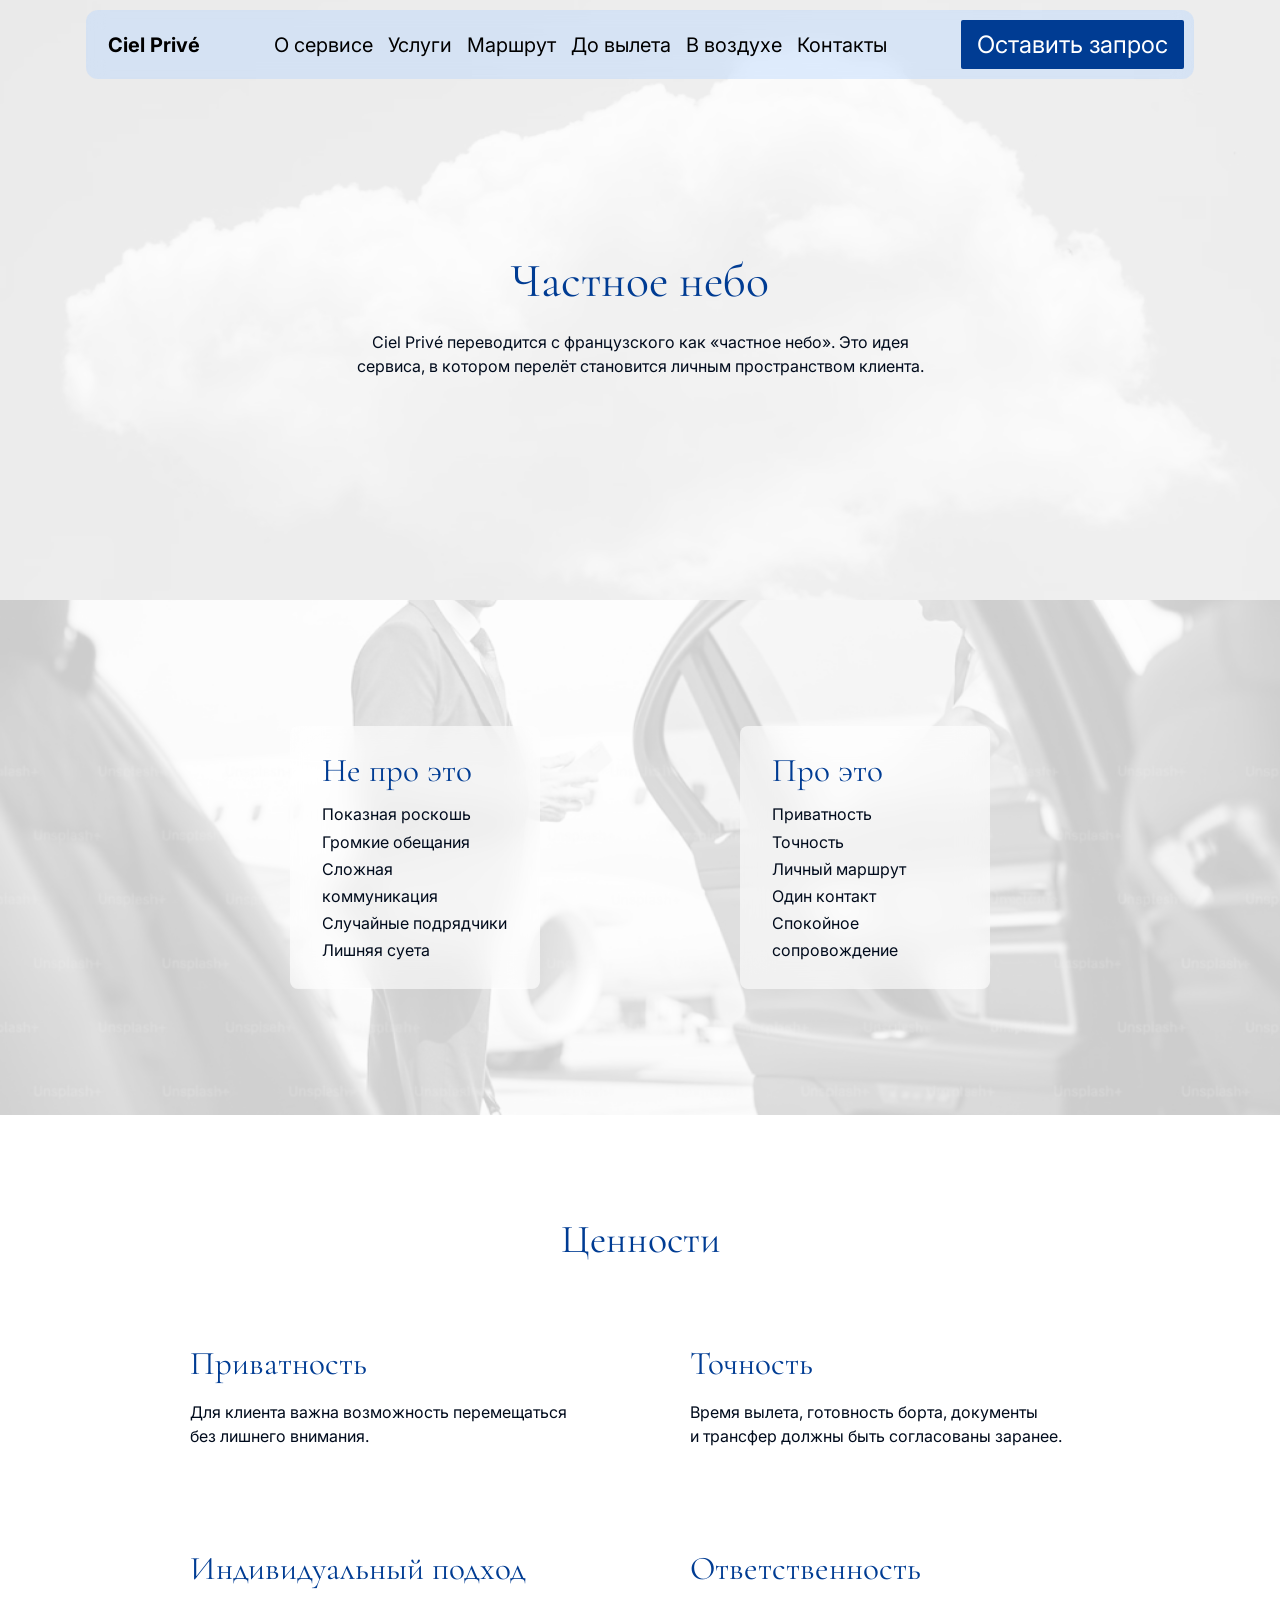
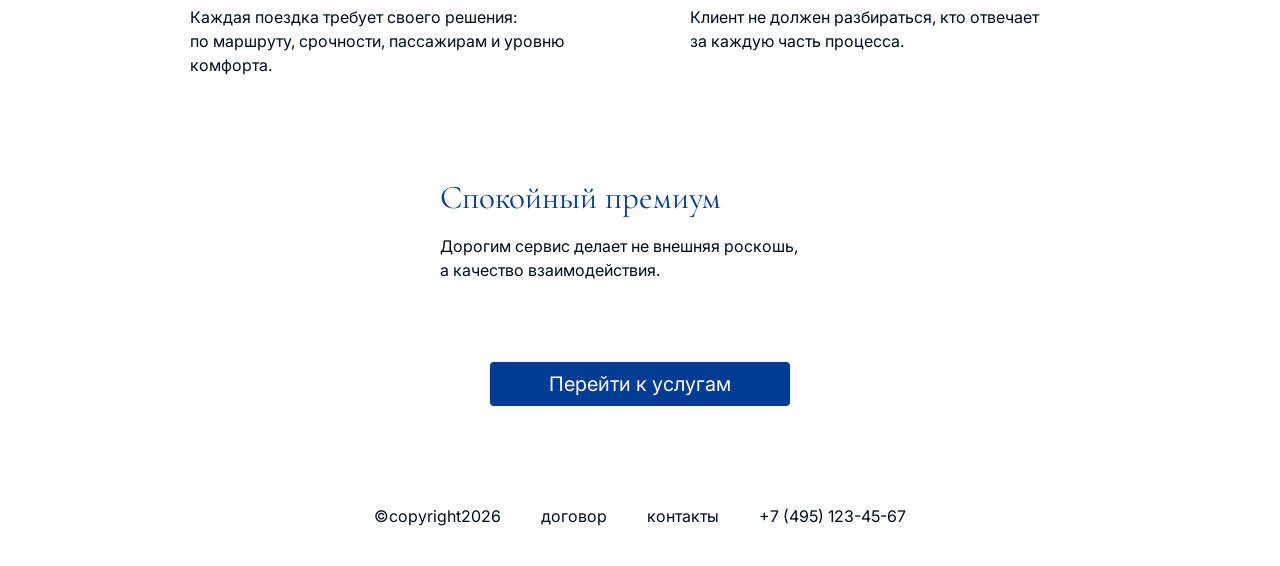
==== commit 6805e107: "Update about.html" ====
--- a/about.html
+++ b/about.html
@@ -51,6 +51,21 @@
     /* FOOTER */
     .footer { background: #fff; width: 100%; display: flex; flex-wrap: wrap; align-items: center; justify-content: center; gap: 40px; padding: 40px 20px; font-size: 16px; color: #000b1c; text-align: center; }
 
+
+    /* OVERLAY */
+    .overlay { display: none; position: fixed; inset: 0; background: rgba(0,0,0,0.5); z-index: 200; }
+    .overlay.is-open { display: block; }
+
+    /* MENU PANEL */
+    .menu { position: fixed; top: 0; right: 0; width: 280px; height: 100%; background: #fff; z-index: 300; display: flex; flex-direction: column; align-items: flex-end; padding: 14px 24px 30px; gap: 20px; transform: translateX(100%); transition: transform 0.3s ease; }
+    .menu.is-open { transform: translateX(0); }
+    .menu__close { display: flex; align-items: center; justify-content: center; width: 32px; height: 32px; background: #fff; border: none; cursor: pointer; padding: 0; flex-shrink: 0; }
+    .menu__nav { display: flex; flex-direction: column; gap: 24px; font-size: 20px; color: #000; width: 100%; }
+    .menu__nav a { display: block; color: #000; }
+    .menu__nav a:hover { color: #003c93; }
+    .menu__cta { display: inline-flex; align-items: center; justify-content: center; padding: 10px; background: #003c93; border-radius: 4px; font-size: 24px; color: #fff; white-space: nowrap; align-self: flex-start; }
+
+  
     @media (max-width: 1023px) {
       .header { width: auto; left: 10px; right: 10px; transform: none; height: 44px; padding: 10px; border-radius: 10px; }
       .header__nav, .header__btn { display: none; }
